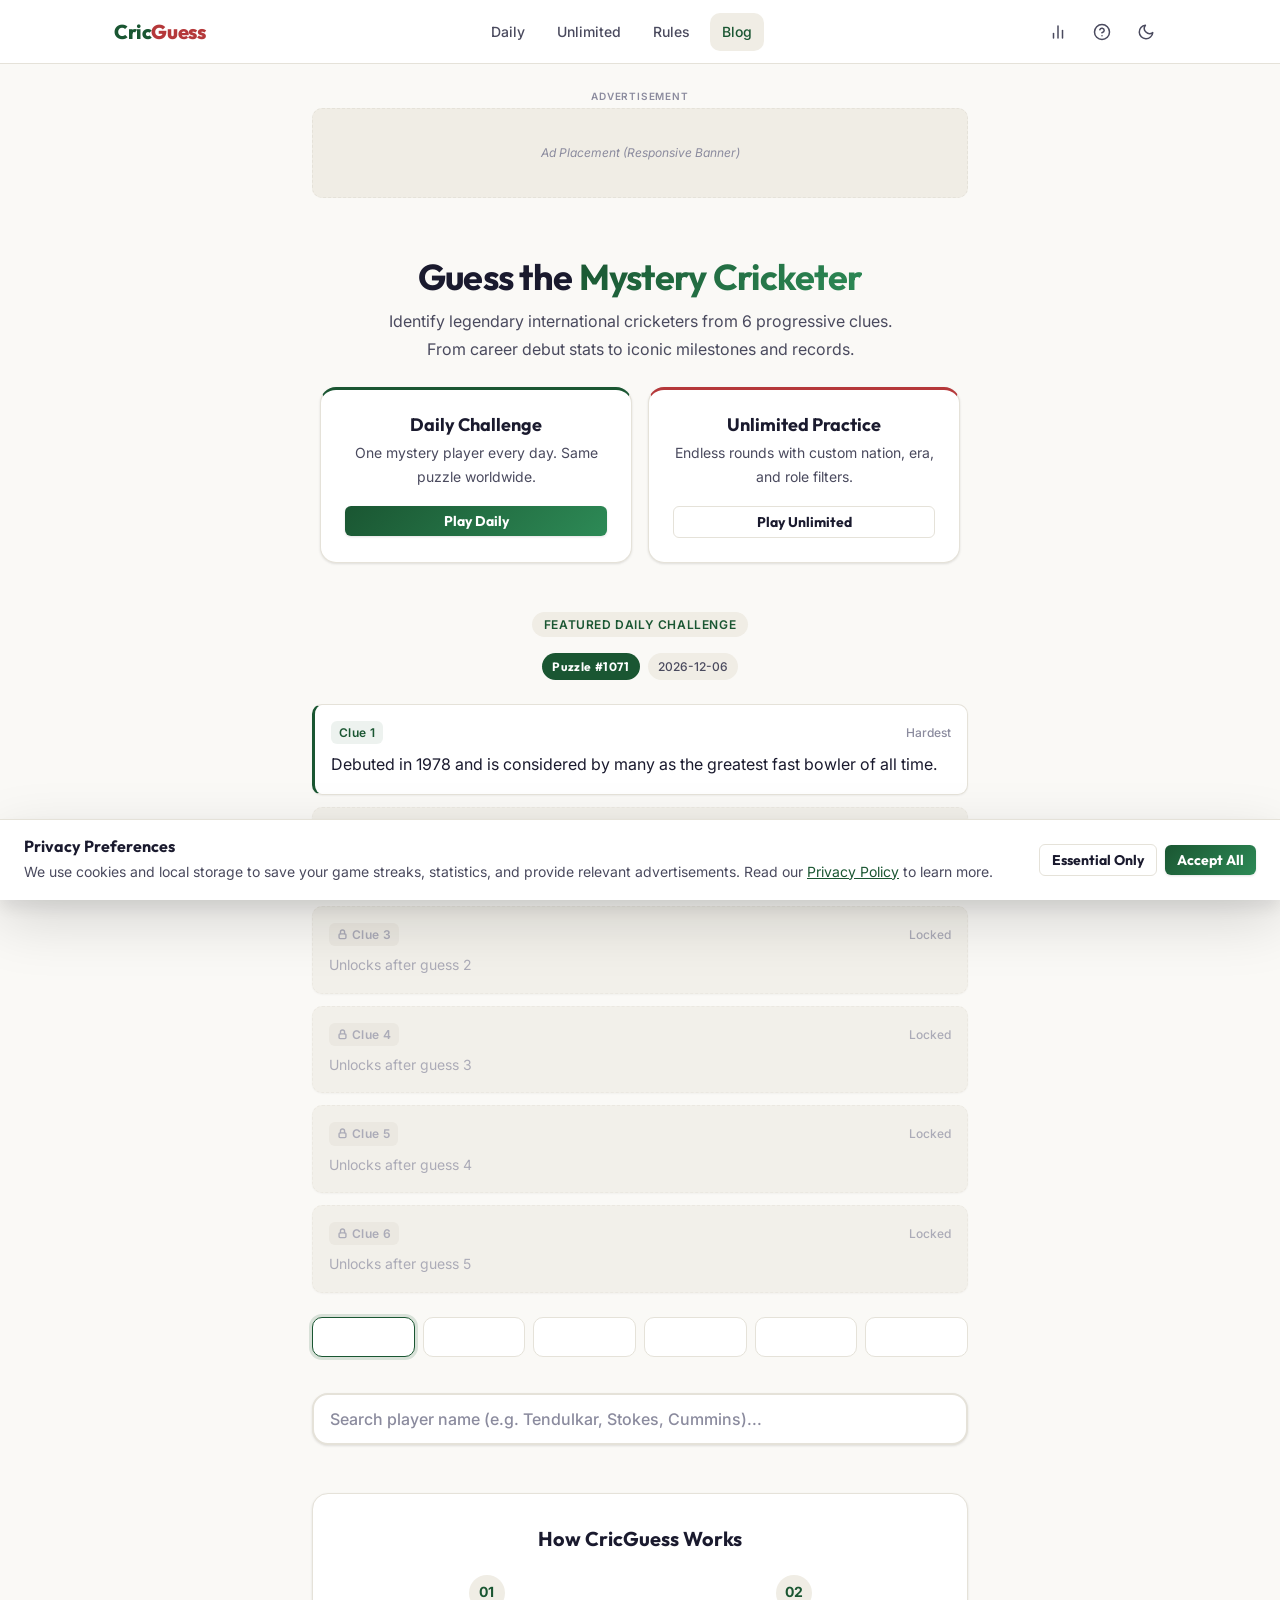
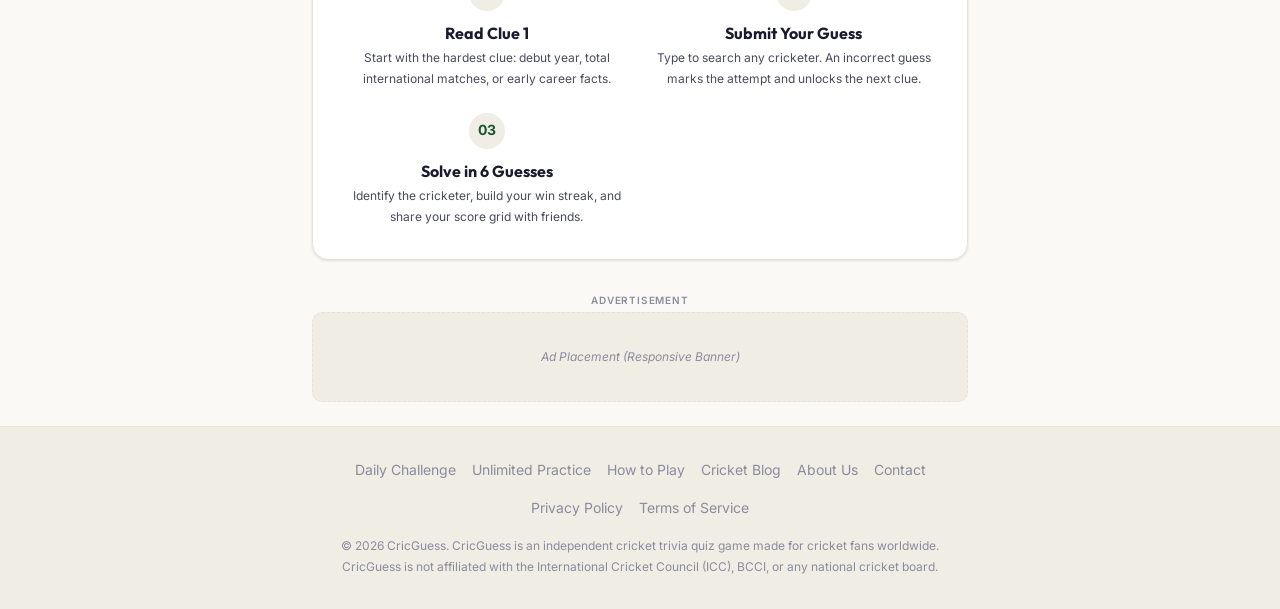
==== index.html @ eb2b4f71 "feat(pages): add homepage, daily challenge, unlimited practice, and rules pages" ====
<!DOCTYPE html>
<html lang="en">
<head>
  <meta charset="UTF-8">
  <meta name="viewport" content="width=device-width, initial-scale=1.0">
  <title>CricGuess — Cricket Guessing Game | Daily & Unlimited Cricket Quiz</title>
  <meta name="description" content="Test your cricket knowledge! Identify the mystery cricketer in 6 clues. Play the Daily Challenge synced worldwide or unlimited practice mode. Free & no login required!">
  <link rel="canonical" href="https://cricguess.com/">

  <!-- Open Graph -->
  <meta property="og:title" content="CricGuess — Cricket Guessing Game">
  <meta property="og:description" content="Can you guess today's mystery cricketer? Progressive clues, daily challenges, and unlimited practice modes.">
  <meta property="og:url" content="https://cricguess.com/">
  <meta property="og:image" content="./assets/og-image.svg">
  <meta property="og:type" content="website">

  <!-- Twitter Card -->
  <meta name="twitter:card" content="summary_large_image">
  <meta name="twitter:title" content="CricGuess — Cricket Guessing Game">
  <meta name="twitter:description" content="Identify the mystery cricketer in 6 clues. Play today's Daily Challenge!">
  <meta name="twitter:image" content="./assets/og-image.svg">

  <!-- Favicon -->
  <link rel="icon" type="image/svg+xml" href="./assets/favicon.svg">
  <link rel="manifest" href="./manifest.json">
  <meta name="theme-color" content="#1a5632">

  <!-- CSS -->
  <link rel="stylesheet" href="./css/base.css">
  <link rel="stylesheet" href="./css/layout.css">
  <link rel="stylesheet" href="./css/components/button.css">
  <link rel="stylesheet" href="./css/components/modal.css">
  <link rel="stylesheet" href="./css/components/toast.css">
  <link rel="stylesheet" href="./css/components/stats-chart.css">
  <link rel="stylesheet" href="./css/components/countdown.css">
  <link rel="stylesheet" href="./css/components/clue-card.css">
  <link rel="stylesheet" href="./css/components/attempt-indicator.css">
  <link rel="stylesheet" href="./css/components/progress-bar.css">
  <link rel="stylesheet" href="./css/components/autocomplete.css">
  <link rel="stylesheet" href="./css/components/cookie-consent.css">
  <link rel="stylesheet" href="./css/components/ad-slot.css">
  <link rel="stylesheet" href="./css/modes/daily.css">
  <link rel="stylesheet" href="./css/modes/unlimited.css">

  <!-- Structured Data -->
  <script type="application/ld+json">
  {
    "@context": "https://schema.org",
    "@type": "WebApplication",
    "name": "CricGuess",
    "url": "https://cricguess.com",
    "description": "A daily cricket guessing game where players identify mystery cricketers from progressive clues.",
    "applicationCategory": "GameApplication",
    "genre": "Trivia / Cricket Quiz",
    "operatingSystem": "All"
  }
  </script>
</head>
<body class="page">

  <!-- Sticky Header -->
  <header class="page__header" role="banner">
    <div class="header">
      <div class="header__brand">
        <a href="./index.html" class="header__logo" aria-label="CricGuess Home">
          Cric<span>Guess</span>
        </a>
      </div>

      <nav class="header__nav" role="navigation" aria-label="Main Navigation">
        <a href="./daily.html" class="header__nav-link" data-nav-route="daily">Daily</a>
        <a href="./unlimited.html" class="header__nav-link" data-nav-route="unlimited">Unlimited</a>
        <a href="./how-to-play.html" class="header__nav-link">Rules</a>
        <a href="./blog/index.html" class="header__nav-link">Blog</a>
      </nav>

      <div class="header__actions">
        <button type="button" class="header__icon-btn" data-action="stats" title="View Statistics" aria-label="View Statistics">
          <svg viewBox="0 0 24 24" width="18" height="18" fill="none" stroke="currentColor" stroke-width="2" stroke-linecap="round" stroke-linejoin="round" aria-hidden="true"><line x1="18" y1="20" x2="18" y2="10"/><line x1="12" y1="20" x2="12" y2="4"/><line x1="6" y1="20" x2="6" y2="14"/></svg>
        </button>
        <button type="button" class="header__icon-btn" data-action="how-to-play" title="How to play" aria-label="How to play">
          <svg viewBox="0 0 24 24" width="18" height="18" fill="none" stroke="currentColor" stroke-width="2" stroke-linecap="round" stroke-linejoin="round" aria-hidden="true"><circle cx="12" cy="12" r="10"/><path d="M9.09 9a3 3 0 0 1 5.83 1c0 2-3 3-3 3"/><line x1="12" y1="17" x2="12.01" y2="17"/></svg>
        </button>
        <button type="button" class="header__icon-btn" data-theme-toggle title="Toggle theme" aria-label="Toggle theme">
          <svg viewBox="0 0 24 24" width="18" height="18" fill="none" stroke="currentColor" stroke-width="2" stroke-linecap="round" stroke-linejoin="round" aria-hidden="true"><path d="M21 12.79A9 9 0 1 1 11.21 3 7 7 0 0 0 21 12.79z"/></svg>
        </button>
      </div>
    </div>
  </header>

  <!-- Main Content -->
  <main class="page__main" id="main-content">
    <div class="container">

      <!-- Top Ad Slot -->
      <aside class="ad-slot ad-slot--banner" aria-label="Advertisement">
        <span class="ad-slot__label">Advertisement</span>
        <div class="ad-slot__wrapper" id="home-ad-top">
          <div class="ad-slot__placeholder">Ad Placement (Responsive Banner)</div>
        </div>
      </aside>

      <!-- Hero Section -->
      <section style="text-align: center; padding: var(--space-8) 0 var(--space-4);" aria-labelledby="hero-title">
        <h1 id="hero-title" style="letter-spacing: -0.02em; margin-bottom: var(--space-2);">
          Guess the <span style="color: var(--color-pitch); background: linear-gradient(135deg, var(--color-pitch), var(--color-pitch-light)); -webkit-background-clip: text; -webkit-text-fill-color: transparent;">Mystery Cricketer</span>
        </h1>
        <p style="max-width: 540px; margin: 0 auto var(--space-6); font-size: var(--text-base); color: var(--color-text-secondary);">
          Identify legendary international cricketers from 6 progressive clues. From career debut stats to iconic milestones and records.
        </p>

        <!-- Mode Launcher Cards -->
        <div style="display: grid; grid-template-columns: repeat(auto-fit, minmax(260px, 1fr)); gap: var(--space-4); max-width: 640px; margin: 0 auto var(--space-8);">
          <a href="./daily.html" class="card card--interactive" style="display: flex; flex-direction: column; align-items: center; text-align: center; border-top: 3px solid var(--color-pitch); padding: var(--space-6);">
            <h3 style="font-size: var(--text-lg); margin-bottom: var(--space-1);">Daily Challenge</h3>
            <p style="font-size: var(--text-sm); color: var(--color-text-secondary); margin-bottom: var(--space-4);">
              One mystery player every day. Same puzzle worldwide.
            </p>
            <span class="btn btn--primary btn--sm" style="width: 100%;">Play Daily</span>
          </a>

          <a href="./unlimited.html" class="card card--interactive" style="display: flex; flex-direction: column; align-items: center; text-align: center; border-top: 3px solid var(--color-leather); padding: var(--space-6);">
            <h3 style="font-size: var(--text-lg); margin-bottom: var(--space-1);">Unlimited Practice</h3>
            <p style="font-size: var(--text-sm); color: var(--color-text-secondary); margin-bottom: var(--space-4);">
              Endless rounds with custom nation, era, and role filters.
            </p>
            <span class="btn btn--secondary btn--sm" style="width: 100%;">Play Unlimited</span>
          </a>
        </div>
      </section>

      <!-- Embedded Play Area for Instant Action -->
      <section style="margin-bottom: var(--space-12);" aria-label="Daily Puzzle Player">
        <div style="text-align: center; margin-bottom: var(--space-4);">
          <span style="display: inline-block; padding: 3px 12px; background: var(--color-bg-alt); border-radius: var(--radius-full); font-size: var(--text-xs); font-weight: 600; text-transform: uppercase; color: var(--color-pitch); letter-spacing: 0.05em;">
            Featured Daily Challenge
          </span>
        </div>
        <div data-mode-mount data-mode="daily"></div>
      </section>

      <!-- How It Works Visual Guide -->
      <section class="card" style="margin-bottom: var(--space-8); padding: var(--space-8);" aria-labelledby="how-it-works-title">
        <h2 id="how-it-works-title" style="text-align: center; margin-bottom: var(--space-6); font-size: var(--text-xl);">How CricGuess Works</h2>

        <div style="display: grid; grid-template-columns: repeat(auto-fit, minmax(200px, 1fr)); gap: var(--space-6);">
          <div style="text-align: center;">
            <div style="display: inline-flex; align-items: center; justify-content: center; width: 36px; height: 36px; border-radius: var(--radius-full); background: var(--color-bg-alt); margin-bottom: var(--space-3); font-size: var(--text-sm); font-weight: 700; color: var(--color-pitch);">01</div>
            <h3 style="font-size: var(--text-base); margin-bottom: var(--space-1);">Read Clue 1</h3>
            <p style="font-size: var(--text-xs);">Start with the hardest clue: debut year, total international matches, or early career facts.</p>
          </div>

          <div style="text-align: center;">
            <div style="display: inline-flex; align-items: center; justify-content: center; width: 36px; height: 36px; border-radius: var(--radius-full); background: var(--color-bg-alt); margin-bottom: var(--space-3); font-size: var(--text-sm); font-weight: 700; color: var(--color-pitch);">02</div>
            <h3 style="font-size: var(--text-base); margin-bottom: var(--space-1);">Submit Your Guess</h3>
            <p style="font-size: var(--text-xs);">Type to search any cricketer. An incorrect guess marks the attempt and unlocks the next clue.</p>
          </div>

          <div style="text-align: center;">
            <div style="display: inline-flex; align-items: center; justify-content: center; width: 36px; height: 36px; border-radius: var(--radius-full); background: var(--color-bg-alt); margin-bottom: var(--space-3); font-size: var(--text-sm); font-weight: 700; color: var(--color-pitch);">03</div>
            <h3 style="font-size: var(--text-base); margin-bottom: var(--space-1);">Solve in 6 Guesses</h3>
            <p style="font-size: var(--text-xs);">Identify the cricketer, build your win streak, and share your score grid with friends.</p>
          </div>
        </div>
      </section>

      <!-- Bottom Ad Slot -->
      <aside class="ad-slot ad-slot--banner" aria-label="Advertisement">
        <span class="ad-slot__label">Advertisement</span>
        <div class="ad-slot__wrapper" id="home-ad-bottom">
          <div class="ad-slot__placeholder">Ad Placement (Responsive Banner)</div>
        </div>
      </aside>

    </div>
  </main>

  <!-- Site Footer -->
  <footer class="page__footer" role="contentinfo">
    <div class="container footer">
      <nav class="footer__links" aria-label="Footer links">
        <a href="./daily.html" class="footer__link">Daily Challenge</a>
        <a href="./unlimited.html" class="footer__link">Unlimited Practice</a>
        <a href="./how-to-play.html" class="footer__link">How to Play</a>
        <a href="./blog/index.html" class="footer__link">Cricket Blog</a>
        <a href="./about.html" class="footer__link">About Us</a>
        <a href="./contact.html" class="footer__link">Contact</a>
        <a href="./privacy-policy.html" class="footer__link">Privacy Policy</a>
        <a href="./terms.html" class="footer__link">Terms of Service</a>
      </nav>

      <p class="footer__disclaimer">
        © 2026 CricGuess. CricGuess is an independent cricket trivia quiz game made for cricket fans worldwide. CricGuess is not affiliated with the International Cricket Council (ICC), BCCI, or any national cricket board.
      </p>
    </div>
  </footer>

  <!-- App Bootstrap -->
  <script type="module" src="./js/app.js"></script>
</body>
</html>
---- css/base.css ----
/* ============================================================
   base.css — Reset, CSS variables (design tokens), and base styles.
   This is the foundation: colors, typography, spacing, radii, shadows.
   All other CSS files reference these variables.
   ============================================================ */

/* ---------- Google Fonts ---------- */
@import url('https://fonts.googleapis.com/css2?family=Inter:wght@400;500;600;700&family=Outfit:wght@500;600;700;800&display=swap');

/* ---------- CSS Reset ---------- */
*, *::before, *::after {
  box-sizing: border-box;
  margin: 0;
  padding: 0;
}

html {
  -webkit-text-size-adjust: 100%;
  text-size-adjust: 100%;
  scroll-behavior: smooth;
}

body {
  min-height: 100vh;
  line-height: 1.6;
  -webkit-font-smoothing: antialiased;
  -moz-osx-font-smoothing: grayscale;
}

img, picture, video, canvas, svg {
  display: block;
  max-width: 100%;
}

input, button, textarea, select {
  font: inherit;
  color: inherit;
}

button {
  cursor: pointer;
  border: none;
  background: none;
}

a {
  color: inherit;
  text-decoration: none;
}

ul, ol {
  list-style: none;
}

/* ---------- Design Tokens — Light Theme ---------- */
:root {
  /* Cricket palette */
  --color-pitch:          #1a5632;
  --color-pitch-light:    #2d8a56;
  --color-pitch-dark:     #0e3d22;
  --color-leather:        #b5383a;
  --color-leather-light:  #d4585a;
  --color-cream:          #f5f0e8;
  --color-stump:          #d4a054;
  --color-stump-light:    #e8c17a;
  --color-sky:            #e8f4f8;

  /* Semantic colors */
  --color-success:        #22c55e;
  --color-success-bg:     #dcfce7;
  --color-error:          #ef4444;
  --color-error-bg:       #fee2e2;
  --color-warning:        #f59e0b;
  --color-warning-bg:     #fef3c7;
  --color-info:           #3b82f6;
  --color-info-bg:        #dbeafe;

  /* Surface & text */
  --color-bg:             #faf9f6;
  --color-bg-alt:         #f0ede5;
  --color-surface:        #ffffff;
  --color-surface-hover:  #f8f6f1;
  --color-surface-border: #e5e2d9;
  --color-text:           #1a1a2e;
  --color-text-secondary: #4a4a5e;
  --color-text-muted:     #8b8b9e;
  --color-text-inverse:   #ffffff;

  /* Gradient */
  --gradient-primary:     linear-gradient(135deg, var(--color-pitch) 0%, var(--color-pitch-light) 100%);
  --gradient-accent:      linear-gradient(135deg, var(--color-leather) 0%, var(--color-stump) 100%);
  --gradient-hero:        linear-gradient(160deg, #0e3d22 0%, #1a5632 40%, #2d8a56 100%);

  /* Typography */
  --font-display:         'Outfit', system-ui, -apple-system, sans-serif;
  --font-body:            'Inter', system-ui, -apple-system, sans-serif;

  --text-xs:   0.75rem;    /* 12px */
  --text-sm:   0.875rem;   /* 14px */
  --text-base: 1rem;       /* 16px */
  --text-lg:   1.125rem;   /* 18px */
  --text-xl:   1.25rem;    /* 20px */
  --text-2xl:  1.5rem;     /* 24px */
  --text-3xl:  1.875rem;   /* 30px */
  --text-4xl:  2.25rem;    /* 36px */
  --text-5xl:  3rem;       /* 48px */

  --weight-regular:  400;
  --weight-medium:   500;
  --weight-semibold: 600;
  --weight-bold:     700;
  --weight-extrabold:800;

  --leading-tight:   1.25;
  --leading-normal:  1.6;
  --leading-relaxed: 1.75;

  /* Spacing scale */
  --space-1:   0.25rem;   /* 4px */
  --space-2:   0.5rem;    /* 8px */
  --space-3:   0.75rem;   /* 12px */
  --space-4:   1rem;      /* 16px */
  --space-5:   1.25rem;   /* 20px */
  --space-6:   1.5rem;    /* 24px */
  --space-8:   2rem;      /* 32px */
  --space-10:  2.5rem;    /* 40px */
  --space-12:  3rem;      /* 48px */
  --space-16:  4rem;      /* 64px */

  /* Radii */
  --radius-sm:   6px;
  --radius-md:   10px;
  --radius-lg:   16px;
  --radius-xl:   24px;
  --radius-full: 9999px;

  /* Shadows */
  --shadow-xs:   0 1px 2px rgba(0,0,0,0.05);
  --shadow-sm:   0 1px 3px rgba(0,0,0,0.08), 0 1px 2px rgba(0,0,0,0.04);
  --shadow-md:   0 4px 12px rgba(0,0,0,0.1), 0 2px 4px rgba(0,0,0,0.06);
  --shadow-lg:   0 8px 30px rgba(0,0,0,0.12), 0 4px 8px rgba(0,0,0,0.06);
  --shadow-xl:   0 20px 60px rgba(0,0,0,0.15), 0 8px 16px rgba(0,0,0,0.08);
  --shadow-glow: 0 0 20px rgba(26, 86, 50, 0.3);

  /* Transitions */
  --transition-fast:   150ms ease;
  --transition-base:   250ms ease;
  --transition-slow:   400ms ease;
  --transition-spring: 500ms cubic-bezier(0.34, 1.56, 0.64, 1);

  /* Z-index scale */
  --z-dropdown:  100;
  --z-sticky:    200;
  --z-modal:     300;
  --z-toast:     400;
  --z-tooltip:   500;

  /* Layout */
  --container-max:  720px;
  --container-wide: 1100px;
  --header-height:  64px;

  /* Ad slot minimum heights (prevent layout shift) */
  --ad-banner-height: 90px;
  --ad-rect-height:   250px;
}

/* ---------- Dark Theme ---------- */
[data-theme="dark"] {
  --color-bg:             #0f1923;
  --color-bg-alt:         #162230;
  --color-surface:        #1a2e3d;
  --color-surface-hover:  #213a4d;
  --color-surface-border: #2a4a5e;
  --color-text:           #e8e6e1;
  --color-text-secondary: #b0aaa0;
  --color-text-muted:     #7a7468;
  --color-text-inverse:   #0f1923;

  --color-cream:          #2a3a2e;
  --color-sky:            #162230;

  --color-success-bg:     #14532d;
  --color-error-bg:       #7f1d1d;
  --color-warning-bg:     #78350f;
  --color-info-bg:        #1e3a5f;

  --shadow-xs:   0 1px 2px rgba(0,0,0,0.2);
  --shadow-sm:   0 1px 3px rgba(0,0,0,0.3), 0 1px 2px rgba(0,0,0,0.2);
  --shadow-md:   0 4px 12px rgba(0,0,0,0.4), 0 2px 4px rgba(0,0,0,0.2);
  --shadow-lg:   0 8px 30px rgba(0,0,0,0.4), 0 4px 8px rgba(0,0,0,0.2);
  --shadow-xl:   0 20px 60px rgba(0,0,0,0.5), 0 8px 16px rgba(0,0,0,0.3);
  --shadow-glow: 0 0 20px rgba(45, 138, 86, 0.4);
}

/* ---------- Base Styles ---------- */
body {
  font-family: var(--font-body);
  font-size: var(--text-base);
  color: var(--color-text);
  background: var(--color-bg);
  transition: background-color var(--transition-base), color var(--transition-base);
}

h1, h2, h3, h4, h5, h6 {
  font-family: var(--font-display);
  font-weight: var(--weight-bold);
  line-height: var(--leading-tight);
  color: var(--color-text);
}

h1 { font-size: var(--text-4xl); }
h2 { font-size: var(--text-3xl); }
h3 { font-size: var(--text-2xl); }
h4 { font-size: var(--text-xl); }

p {
  color: var(--color-text-secondary);
  line-height: var(--leading-relaxed);
}

/* ---------- Focus Styles ---------- */
:focus-visible {
  outline: 3px solid var(--color-pitch-light);
  outline-offset: 2px;
  border-radius: var(--radius-sm);
}

/* ---------- Selection ---------- */
::selection {
  background: var(--color-pitch-light);
  color: white;
}

/* ---------- Scrollbar (Webkit) ---------- */
::-webkit-scrollbar {
  width: 8px;
}
::-webkit-scrollbar-track {
  background: var(--color-bg-alt);
}
::-webkit-scrollbar-thumb {
  background: var(--color-text-muted);
  border-radius: var(--radius-full);
}
::-webkit-scrollbar-thumb:hover {
  background: var(--color-text-secondary);
}

/* ---------- Utility Classes ---------- */
.visually-hidden {
  position: absolute;
  width: 1px;
  height: 1px;
  padding: 0;
  margin: -1px;
  overflow: hidden;
  clip: rect(0, 0, 0, 0);
  white-space: nowrap;
  border: 0;
}

.text-center { text-align: center; }
.text-muted  { color: var(--color-text-muted); }
.text-small  { font-size: var(--text-sm); }

/* ---------- Animations ---------- */
@keyframes fadeIn {
  from { opacity: 0; }
  to   { opacity: 1; }
}

@keyframes fadeInUp {
  from { opacity: 0; transform: translateY(12px); }
  to   { opacity: 1; transform: translateY(0); }
}

@keyframes slideDown {
  from { opacity: 0; transform: translateY(-8px); }
  to   { opacity: 1; transform: translateY(0); }
}

@keyframes scaleIn {
  from { opacity: 0; transform: scale(0.9); }
  to   { opacity: 1; transform: scale(1); }
}

@keyframes shake {
  0%, 100% { transform: translateX(0); }
  25%      { transform: translateX(-6px); }
  75%      { transform: translateX(6px); }
}

@keyframes pop {
  0%   { transform: scale(1); }
  50%  { transform: scale(1.15); }
  100% { transform: scale(1); }
}

@keyframes pulse-glow {
  0%, 100% { box-shadow: 0 0 0 0 rgba(26, 86, 50, 0.4); }
  50%      { box-shadow: 0 0 0 8px rgba(26, 86, 50, 0); }
}

.animate-fade-in    { animation: fadeIn var(--transition-base) ease forwards; }
.animate-fade-in-up { animation: fadeInUp var(--transition-slow) ease forwards; }
.animate-slide-down { animation: slideDown var(--transition-base) ease forwards; }
.animate-scale-in   { animation: scaleIn var(--transition-spring) forwards; }
.animate-shake      { animation: shake 400ms ease; }
.animate-pop        { animation: pop 300ms ease; }
---- css/layout.css ----
/* ============================================================
   layout.css — Page layout, containers, grid, header, footer.
   Responsive breakpoints: mobile-first (360px base).
   ============================================================ */

/* ---------- Page Structure ---------- */
.page {
  display: flex;
  flex-direction: column;
  min-height: 100vh;
}

.page__header {
  position: sticky;
  top: 0;
  z-index: var(--z-sticky);
  background: var(--color-surface);
  border-bottom: 1px solid var(--color-surface-border);
  backdrop-filter: blur(12px);
  -webkit-backdrop-filter: blur(12px);
  height: var(--header-height);
}

.page__main {
  flex: 1;
  width: 100%;
}

.page__footer {
  background: var(--color-bg-alt);
  border-top: 1px solid var(--color-surface-border);
  padding: var(--space-8) var(--space-4);
  margin-top: auto;
}

/* ---------- Containers ---------- */
.container {
  width: 100%;
  max-width: var(--container-max);
  margin: 0 auto;
  padding: 0 var(--space-4);
}

.container--wide {
  max-width: var(--container-wide);
}

/* ---------- Header ---------- */
.header {
  display: flex;
  align-items: center;
  justify-content: space-between;
  height: var(--header-height);
  padding: 0 var(--space-4);
  max-width: var(--container-wide);
  margin: 0 auto;
}

.header__brand {
  display: flex;
  align-items: center;
  gap: var(--space-2);
}

.header__logo {
  font-family: var(--font-display);
  font-size: var(--text-xl);
  font-weight: var(--weight-extrabold);
  color: var(--color-pitch);
  letter-spacing: -0.02em;
}

.header__logo span {
  color: var(--color-leather);
}

.header__nav {
  display: flex;
  align-items: center;
  gap: var(--space-2);
}

.header__nav-link {
  display: flex;
  align-items: center;
  gap: var(--space-1);
  padding: var(--space-2) var(--space-3);
  border-radius: var(--radius-md);
  font-size: var(--text-sm);
  font-weight: var(--weight-medium);
  color: var(--color-text-secondary);
  transition: all var(--transition-fast);
}

.header__nav-link:hover,
.header__nav-link--active {
  background: var(--color-bg-alt);
  color: var(--color-text);
}

.header__nav-link--active {
  color: var(--color-pitch);
}

.header__actions {
  display: flex;
  align-items: center;
  gap: var(--space-1);
}

.header__icon-btn {
  display: flex;
  align-items: center;
  justify-content: center;
  width: 40px;
  height: 40px;
  border-radius: var(--radius-md);
  color: var(--color-text-secondary);
  transition: all var(--transition-fast);
  font-size: var(--text-lg);
}

.header__icon-btn:hover {
  background: var(--color-bg-alt);
  color: var(--color-text);
}

/* ---------- Game Layout ---------- */
.game-layout {
  display: grid;
  grid-template-columns: 1fr;
  gap: var(--space-6);
  padding: var(--space-6) 0;
}

.game-layout__main {
  min-width: 0;
}

.game-layout__sidebar {
  display: none; /* Hidden on mobile */
}

/* ---------- Content Pages ---------- */
.content-page {
  padding: var(--space-8) 0;
}

.content-page h1 {
  margin-bottom: var(--space-6);
}

.content-page h2 {
  margin-top: var(--space-8);
  margin-bottom: var(--space-4);
  font-size: var(--text-2xl);
}

.content-page h3 {
  margin-top: var(--space-6);
  margin-bottom: var(--space-3);
  font-size: var(--text-xl);
}

.content-page p {
  margin-bottom: var(--space-4);
}

.content-page ul,
.content-page ol {
  list-style: disc;
  padding-left: var(--space-6);
  margin-bottom: var(--space-4);
  color: var(--color-text-secondary);
}

.content-page ol {
  list-style: decimal;
}

.content-page li {
  margin-bottom: var(--space-2);
}

.content-page a {
  color: var(--color-pitch);
  text-decoration: underline;
  text-underline-offset: 2px;
}

.content-page a:hover {
  color: var(--color-pitch-light);
}

/* ---------- Card ---------- */
.card {
  background: var(--color-surface);
  border: 1px solid var(--color-surface-border);
  border-radius: var(--radius-lg);
  padding: var(--space-6);
  box-shadow: var(--shadow-sm);
  transition: box-shadow var(--transition-base), transform var(--transition-base);
}

.card--interactive:hover {
  box-shadow: var(--shadow-md);
  transform: translateY(-2px);
}

/* ---------- Footer ---------- */
.footer {
  text-align: center;
}

.footer__links {
  display: flex;
  flex-wrap: wrap;
  justify-content: center;
  gap: var(--space-4);
  margin-bottom: var(--space-4);
}

.footer__link {
  font-size: var(--text-sm);
  color: var(--color-text-muted);
  transition: color var(--transition-fast);
}

.footer__link:hover {
  color: var(--color-text);
}

.footer__disclaimer {
  font-size: var(--text-xs);
  color: var(--color-text-muted);
  max-width: 600px;
  margin: var(--space-4) auto 0;
  line-height: var(--leading-relaxed);
}

/* ---------- Responsive: Tablet (640px+) ---------- */
@media (min-width: 640px) {
  .container {
    padding: 0 var(--space-6);
  }

  .header {
    padding: 0 var(--space-6);
  }
}

/* ---------- Responsive: Desktop (1024px+) ---------- */
@media (min-width: 1024px) {
  .game-layout {
    grid-template-columns: 1fr 300px;
  }

  .game-layout__sidebar {
    display: block;
  }

  .container {
    padding: 0 var(--space-8);
  }
}

/* ---------- Responsive: Wide (1280px+) ---------- */
@media (min-width: 1280px) {
  .game-layout {
    grid-template-columns: 1fr 336px;
  }
}
---- css/components/button.css ----
/* ============================================================
   button.css — Reusable button styles and variants
   ============================================================ */

.btn {
  display: inline-flex;
  align-items: center;
  justify-content: center;
  gap: var(--space-2);
  padding: var(--space-3) var(--space-6);
  font-family: var(--font-display);
  font-size: var(--text-base);
  font-weight: var(--weight-bold);
  line-height: 1;
  text-align: center;
  border-radius: var(--radius-md);
  transition: all var(--transition-fast);
  cursor: pointer;
  user-select: none;
  white-space: nowrap;
}

.btn:active {
  transform: translateY(1px);
}

.btn:disabled {
  opacity: 0.5;
  cursor: not-allowed;
  pointer-events: none;
}

/* Primary (Pitch Green) */
.btn--primary {
  background: var(--gradient-primary);
  color: var(--color-text-inverse);
  box-shadow: var(--shadow-sm);
}

.btn--primary:hover {
  background: linear-gradient(135deg, var(--color-pitch-light) 0%, var(--color-pitch) 100%);
  box-shadow: var(--shadow-md);
}

/* Accent (Leather Red) */
.btn--accent {
  background: var(--gradient-accent);
  color: var(--color-text-inverse);
  box-shadow: var(--shadow-sm);
}

.btn--accent:hover {
  opacity: 0.95;
  box-shadow: var(--shadow-md);
}

/* Secondary / Outline */
.btn--secondary {
  background: var(--color-surface);
  color: var(--color-text);
  border: 1px solid var(--color-surface-border);
}

.btn--secondary:hover {
  background: var(--color-bg-alt);
  border-color: var(--color-pitch-light);
}

/* Ghost */
.btn--ghost {
  background: transparent;
  color: var(--color-text-secondary);
}

.btn--ghost:hover {
  background: var(--color-bg-alt);
  color: var(--color-text);
}

/* Sizes */
.btn--sm {
  padding: var(--space-2) var(--space-3);
  font-size: var(--text-sm);
  border-radius: var(--radius-sm);
}

.btn--lg {
  padding: var(--space-4) var(--space-8);
  font-size: var(--text-lg);
  border-radius: var(--radius-lg);
}

.btn--block {
  width: 100%;
}

.btn--icon {
  width: 42px;
  height: 42px;
  padding: 0;
  border-radius: var(--radius-md);
}
---- css/components/modal.css ----
/* ============================================================
   modal.css — Dialogs, bottom sheets, overlay, animations
   ============================================================ */

.modal-backdrop {
  position: fixed;
  inset: 0;
  z-index: var(--z-modal);
  background: rgba(15, 25, 35, 0.7);
  backdrop-filter: blur(4px);
  -webkit-backdrop-filter: blur(4px);
  display: flex;
  align-items: center;
  justify-content: center;
  padding: var(--space-4);
  opacity: 0;
  visibility: hidden;
  transition: opacity var(--transition-base), visibility var(--transition-base);
}

.modal-backdrop.is-open {
  opacity: 1;
  visibility: visible;
}

.modal {
  position: relative;
  width: 100%;
  max-width: 520px;
  max-height: 90vh;
  display: flex;
  flex-direction: column;
  background: var(--color-surface);
  border: 1px solid var(--color-surface-border);
  border-radius: var(--radius-xl);
  box-shadow: var(--shadow-xl);
  transform: scale(0.95) translateY(10px);
  transition: transform var(--transition-spring), opacity var(--transition-base);
  overflow: hidden;
}

.modal-backdrop.is-open .modal {
  transform: scale(1) translateY(0);
}

.modal__header {
  display: flex;
  align-items: center;
  justify-content: space-between;
  padding: var(--space-5) var(--space-6);
  border-bottom: 1px solid var(--color-surface-border);
}

.modal__title {
  font-family: var(--font-display);
  font-size: var(--text-xl);
  font-weight: var(--weight-bold);
  color: var(--color-text);
}

.modal__close {
  display: flex;
  align-items: center;
  justify-content: center;
  width: 36px;
  height: 36px;
  border-radius: var(--radius-full);
  color: var(--color-text-muted);
  background: var(--color-bg-alt);
  font-size: var(--text-lg);
  line-height: 1;
  transition: all var(--transition-fast);
}

.modal__close:hover {
  background: var(--color-surface-border);
  color: var(--color-text);
}

.modal__body {
  padding: var(--space-6);
  overflow-y: auto;
  line-height: var(--leading-relaxed);
  color: var(--color-text-secondary);
}

.modal__footer {
  padding: var(--space-4) var(--space-6);
  border-top: 1px solid var(--color-surface-border);
  display: flex;
  align-items: center;
  justify-content: flex-end;
  gap: var(--space-3);
  background: var(--color-bg);
}

/* Modal mobile adaptation: bottom sheet on small screens */
@media (max-width: 480px) {
  .modal-backdrop {
    align-items: flex-end;
    padding: 0;
  }

  .modal {
    max-width: 100%;
    border-bottom-left-radius: 0;
    border-bottom-right-radius: 0;
    transform: translateY(100%);
  }

  .modal-backdrop.is-open .modal {
    transform: translateY(0);
  }
}
---- css/components/toast.css ----
/* ============================================================
   toast.css — Non-blocking notification toasts
   ============================================================ */

.toast-container {
  position: fixed;
  top: calc(var(--header-height) + var(--space-4));
  left: 50%;
  transform: translateX(-50%);
  z-index: var(--z-toast);
  display: flex;
  flex-direction: column;
  gap: var(--space-2);
  align-items: center;
  pointer-events: none;
  width: 90%;
  max-width: 400px;
}

.toast {
  pointer-events: auto;
  display: flex;
  align-items: center;
  gap: var(--space-3);
  padding: var(--space-3) var(--space-5);
  background: var(--color-surface);
  color: var(--color-text);
  border: 1px solid var(--color-surface-border);
  border-radius: var(--radius-full);
  box-shadow: var(--shadow-lg);
  font-size: var(--text-sm);
  font-weight: var(--weight-medium);
  animation: slideDown var(--transition-fast) forwards;
  transition: opacity var(--transition-fast), transform var(--transition-fast);
}

.toast--success {
  background: var(--color-pitch);
  color: #ffffff;
  border-color: var(--color-pitch-light);
}

.toast--error {
  background: var(--color-leather);
  color: #ffffff;
  border-color: var(--color-leather-light);
}

.toast--info {
  background: var(--color-surface);
  color: var(--color-text);
  border-color: var(--color-stump);
}

.toast.is-hiding {
  opacity: 0;
  transform: translateY(-10px);
}
---- css/components/stats-chart.css ----
/* ============================================================
   stats-chart.css — Guess distribution bar chart & summary stats
   ============================================================ */

.stats-grid {
  display: grid;
  grid-template-columns: repeat(4, 1fr);
  gap: var(--space-3);
  margin-bottom: var(--space-6);
  text-align: center;
}

.stat-box {
  background: var(--color-bg-alt);
  border-radius: var(--radius-md);
  padding: var(--space-3);
}

.stat-box__value {
  font-family: var(--font-display);
  font-size: var(--text-2xl);
  font-weight: var(--weight-extrabold);
  color: var(--color-pitch);
  line-height: 1.1;
}

[data-theme="dark"] .stat-box__value {
  color: var(--color-pitch-light);
}

.stat-box__label {
  font-size: var(--text-xs);
  color: var(--color-text-muted);
  text-transform: uppercase;
  letter-spacing: 0.05em;
  margin-top: var(--space-1);
}

.stats-chart {
  display: flex;
  flex-direction: column;
  gap: var(--space-2);
  margin-top: var(--space-4);
}

.stats-chart__title {
  font-size: var(--text-sm);
  font-weight: var(--weight-bold);
  text-transform: uppercase;
  letter-spacing: 0.05em;
  color: var(--color-text-muted);
  margin-bottom: var(--space-2);
}

.stats-chart__row {
  display: flex;
  align-items: center;
  gap: var(--space-2);
  font-size: var(--text-xs);
}

.stats-chart__label {
  width: 16px;
  font-weight: var(--weight-bold);
  color: var(--color-text-secondary);
  text-align: center;
}

.stats-chart__bar-wrapper {
  flex: 1;
  background: var(--color-bg-alt);
  border-radius: var(--radius-sm);
  overflow: hidden;
  height: 24px;
}

.stats-chart__bar {
  display: flex;
  align-items: center;
  justify-content: flex-end;
  padding: 0 var(--space-2);
  height: 100%;
  min-width: 24px;
  background: var(--color-text-muted);
  color: #ffffff;
  font-weight: var(--weight-bold);
  border-radius: var(--radius-sm);
  transition: width var(--transition-slow);
}

.stats-chart__bar--highlight {
  background: var(--color-pitch);
}

[data-theme="dark"] .stats-chart__bar--highlight {
  background: var(--color-pitch-light);
}
---- css/components/countdown.css ----
/* ============================================================
   countdown.css — Next daily puzzle countdown timer styling
   ============================================================ */

.countdown {
  display: flex;
  flex-direction: column;
  align-items: center;
  gap: var(--space-1);
}

.countdown__label {
  font-size: var(--text-xs);
  text-transform: uppercase;
  letter-spacing: 0.05em;
  color: var(--color-text-muted);
  font-weight: var(--weight-semibold);
}

.countdown__time {
  font-family: var(--font-display);
  font-size: var(--text-2xl);
  font-weight: var(--weight-extrabold);
  letter-spacing: 0.05em;
  color: var(--color-pitch);
}

[data-theme="dark"] .countdown__time {
  color: var(--color-pitch-light);
}
---- css/components/clue-card.css ----
/* ============================================================
   clue-card.css — Sleek clue cards container and item states
   ============================================================ */

.clues-list {
  display: flex;
  flex-direction: column;
  gap: var(--space-3);
  margin-bottom: var(--space-6);
}

.clue-card {
  position: relative;
  background: var(--color-surface);
  border: 1px solid var(--color-surface-border);
  border-radius: var(--radius-md);
  padding: var(--space-4);
  box-shadow: var(--shadow-xs);
  transition: all var(--transition-base);
}

.clue-card--revealed {
  border-left: 3px solid var(--color-pitch);
  animation: fadeInUp var(--transition-slow) ease forwards;
}

[data-theme="dark"] .clue-card--revealed {
  border-left-color: var(--color-pitch-light);
}

.clue-card--locked {
  background: var(--color-bg-alt);
  border: 1px dashed var(--color-surface-border);
  opacity: 0.7;
}

.clue-card__header {
  display: flex;
  align-items: center;
  justify-content: space-between;
  margin-bottom: var(--space-2);
}

.clue-card__badge {
  display: inline-flex;
  align-items: center;
  padding: 2px 8px;
  background: rgba(26, 86, 50, 0.08);
  color: var(--color-pitch);
  border-radius: var(--radius-sm);
  font-size: var(--text-xs);
  font-weight: var(--weight-semibold);
  letter-spacing: 0.03em;
}

[data-theme="dark"] .clue-card__badge {
  background: rgba(45, 138, 86, 0.15);
  color: var(--color-pitch-light);
}

.clue-card__badge--locked {
  background: var(--color-surface-border);
  color: var(--color-text-muted);
}

[data-theme="dark"] .clue-card__badge--locked {
  background: var(--color-surface-border);
  color: var(--color-text-muted);
}

.clue-card__difficulty {
  font-size: var(--text-xs);
  color: var(--color-text-muted);
  font-weight: var(--weight-medium);
}

.clue-card__content {
  font-size: var(--text-base);
  color: var(--color-text);
  line-height: var(--leading-normal);
}

.clue-card--locked .clue-card__content {
  display: flex;
  align-items: center;
  gap: var(--space-2);
  color: var(--color-text-muted);
  font-size: var(--text-sm);
}

.clue-card--final.clue-card--revealed {
  border-left-color: var(--color-stump);
  background: linear-gradient(to right, rgba(212, 160, 84, 0.06), transparent);
}
---- css/components/attempt-indicator.css ----
/* ============================================================
   attempt-indicator.css — Sleek attempt tracker & guess history
   ============================================================ */

.attempts-container {
  display: flex;
  flex-direction: column;
  gap: var(--space-3);
  margin-bottom: var(--space-6);
}

.attempts-grid {
  display: grid;
  grid-template-columns: repeat(6, 1fr);
  gap: var(--space-2);
}

.attempt-box {
  display: flex;
  align-items: center;
  justify-content: center;
  height: 40px;
  background: var(--color-surface);
  border: 1.5px solid var(--color-surface-border);
  border-radius: var(--radius-md);
  color: var(--color-text-muted);
  transition: border-color var(--transition-fast), background-color var(--transition-fast), box-shadow var(--transition-fast);
}

.attempt-box--current {
  border-color: var(--color-pitch);
  box-shadow: 0 0 0 3px rgba(26, 86, 50, 0.15);
}

[data-theme="dark"] .attempt-box--current {
  border-color: var(--color-pitch-light);
  box-shadow: 0 0 0 3px rgba(45, 138, 86, 0.2);
}

.attempt-box--wrong {
  background: rgba(181, 56, 58, 0.08);
  border-color: var(--color-leather);
  color: var(--color-leather);
  animation: shake 300ms ease;
}

[data-theme="dark"] .attempt-box--wrong {
  background: rgba(212, 88, 90, 0.12);
  border-color: var(--color-leather-light);
  color: var(--color-leather-light);
}

.attempt-box--correct {
  background: rgba(26, 86, 50, 0.08);
  border-color: var(--color-pitch);
  color: var(--color-pitch);
  animation: pop 300ms ease;
}

[data-theme="dark"] .attempt-box--correct {
  background: rgba(45, 138, 86, 0.15);
  border-color: var(--color-pitch-light);
  color: var(--color-pitch-light);
}

/* Guess History List */
.guess-history {
  display: flex;
  flex-direction: column;
  gap: var(--space-2);
}

.guess-item {
  display: flex;
  align-items: center;
  justify-content: space-between;
  padding: var(--space-2) var(--space-4);
  background: var(--color-surface);
  border: 1px solid var(--color-surface-border);
  border-radius: var(--radius-md);
  font-size: var(--text-sm);
  animation: slideDown var(--transition-fast);
}

.guess-item--wrong {
  border-left: 3px solid var(--color-leather);
}

[data-theme="dark"] .guess-item--wrong {
  border-left-color: var(--color-leather-light);
}

.guess-item--correct {
  border-left: 3px solid var(--color-pitch);
}

[data-theme="dark"] .guess-item--correct {
  border-left-color: var(--color-pitch-light);
}

.guess-item__player {
  display: flex;
  align-items: center;
  gap: var(--space-2);
}

.guess-item__mark {
  display: inline-flex;
  align-items: center;
  justify-content: center;
  width: 20px;
  height: 20px;
  border-radius: var(--radius-full);
}

.guess-item--wrong .guess-item__mark {
  color: var(--color-leather);
  background: rgba(181, 56, 58, 0.1);
}

[data-theme="dark"] .guess-item--wrong .guess-item__mark {
  color: var(--color-leather-light);
  background: rgba(212, 88, 90, 0.15);
}

.guess-item--correct .guess-item__mark {
  color: var(--color-pitch);
  background: rgba(26, 86, 50, 0.1);
}

[data-theme="dark"] .guess-item--correct .guess-item__mark {
  color: var(--color-pitch-light);
  background: rgba(45, 138, 86, 0.15);
}

.guess-item__name {
  font-weight: var(--weight-medium);
  color: var(--color-text);
}

.guess-item__tags {
  display: flex;
  align-items: center;
  gap: var(--space-2);
}

.guess-item__tag {
  font-size: var(--text-xs);
  padding: 2px 6px;
  background: var(--color-bg-alt);
  color: var(--color-text-secondary);
  border-radius: var(--radius-sm);
}
---- css/components/progress-bar.css ----
/* ============================================================
   progress-bar.css — Attempt tracker progress bar
   ============================================================ */

.progress-container {
  display: flex;
  align-items: center;
  gap: var(--space-3);
  margin-bottom: var(--space-4);
}

.progress-bar {
  flex: 1;
  height: 8px;
  background: var(--color-bg-alt);
  border-radius: var(--radius-full);
  overflow: hidden;
  position: relative;
}

.progress-bar__fill {
  height: 100%;
  background: var(--gradient-primary);
  border-radius: var(--radius-full);
  transition: width var(--transition-base);
}

.progress-bar__fill--warning {
  background: var(--color-warning);
}

.progress-bar__fill--danger {
  background: var(--color-leather);
}

.progress-label {
  font-size: var(--text-xs);
  font-weight: var(--weight-bold);
  color: var(--color-text-muted);
  white-space: nowrap;
}
---- css/components/autocomplete.css ----
/* ============================================================
   autocomplete.css — Search input with dropdown suggestions
   ============================================================ */

.autocomplete {
  position: relative;
  width: 100%;
}

.autocomplete__input-wrapper {
  position: relative;
  display: flex;
  align-items: center;
  width: 100%;
}

.autocomplete__input {
  width: 100%;
  height: 52px;
  padding: 0 var(--space-12) 0 var(--space-4);
  font-size: var(--text-base);
  font-weight: var(--weight-medium);
  color: var(--color-text);
  background: var(--color-surface);
  border: 2px solid var(--color-surface-border);
  border-radius: var(--radius-lg);
  box-shadow: var(--shadow-sm);
  transition: all var(--transition-fast);
}

.autocomplete__input:hover {
  border-color: var(--color-pitch-light);
}

.autocomplete__input:focus {
  outline: none;
  border-color: var(--color-pitch);
  box-shadow: 0 0 0 4px rgba(26, 86, 50, 0.15);
}

.autocomplete__input::placeholder {
  color: var(--color-text-muted);
}

.autocomplete__input:disabled {
  background: var(--color-bg-alt);
  cursor: not-allowed;
  opacity: 0.7;
}

.autocomplete__clear-btn {
  position: absolute;
  right: var(--space-3);
  display: flex;
  align-items: center;
  justify-content: center;
  width: 28px;
  height: 28px;
  border-radius: var(--radius-full);
  color: var(--color-text-muted);
  background: var(--color-bg-alt);
  font-size: var(--text-sm);
  transition: all var(--transition-fast);
}

.autocomplete__clear-btn:hover {
  color: var(--color-text);
  background: var(--color-surface-border);
}

.autocomplete__dropdown {
  position: absolute;
  top: calc(100% + var(--space-2));
  left: 0;
  right: 0;
  z-index: var(--z-dropdown);
  max-height: 280px;
  overflow-y: auto;
  background: var(--color-surface);
  border: 1px solid var(--color-surface-border);
  border-radius: var(--radius-lg);
  box-shadow: var(--shadow-lg);
  list-style: none;
  animation: slideDown var(--transition-fast);
}

.autocomplete__item {
  display: flex;
  align-items: center;
  justify-content: space-between;
  padding: var(--space-3) var(--space-4);
  cursor: pointer;
  border-bottom: 1px solid var(--color-surface-border);
  transition: background var(--transition-fast);
}

.autocomplete__item:last-child {
  border-bottom: none;
}

.autocomplete__item:hover,
.autocomplete__item--active {
  background: var(--color-bg-alt);
}

.autocomplete__item-name {
  font-weight: var(--weight-semibold);
  color: var(--color-text);
}

.autocomplete__item-meta {
  display: flex;
  align-items: center;
  gap: var(--space-2);
  font-size: var(--text-xs);
  color: var(--color-text-muted);
}

.autocomplete__item-tag {
  padding: 2px 6px;
  background: var(--color-sky);
  color: var(--color-pitch-dark);
  border-radius: var(--radius-sm);
  font-weight: var(--weight-medium);
}

[data-theme="dark"] .autocomplete__item-tag {
  background: var(--color-bg-alt);
  color: var(--color-text-secondary);
}

.autocomplete__empty {
  padding: var(--space-4);
  text-align: center;
  color: var(--color-text-muted);
  font-size: var(--text-sm);
}
---- css/components/cookie-consent.css ----
/* ============================================================
   cookie-consent.css — GDPR & AdSense compliance consent banner
   ============================================================ */

.cookie-banner {
  position: fixed;
  bottom: 0;
  left: 0;
  right: 0;
  z-index: var(--z-sticky);
  background: var(--color-surface);
  border-top: 1px solid var(--color-surface-border);
  box-shadow: var(--shadow-xl);
  padding: var(--space-4) var(--space-6);
  display: flex;
  flex-direction: column;
  gap: var(--space-3);
  transform: translateY(100%);
  transition: transform var(--transition-slow);
}

.cookie-banner.is-visible {
  transform: translateY(0);
}

.cookie-banner__content {
  display: flex;
  flex-direction: column;
  gap: var(--space-1);
}

.cookie-banner__title {
  font-family: var(--font-display);
  font-size: var(--text-base);
  font-weight: var(--weight-bold);
  color: var(--color-text);
}

.cookie-banner__text {
  font-size: var(--text-sm);
  color: var(--color-text-secondary);
}

.cookie-banner__text a {
  color: var(--color-pitch);
  text-decoration: underline;
}

.cookie-banner__actions {
  display: flex;
  align-items: center;
  gap: var(--space-2);
  justify-content: flex-end;
}

@media (min-width: 640px) {
  .cookie-banner {
    flex-direction: row;
    align-items: center;
    justify-content: space-between;
  }

  .cookie-banner__actions {
    flex-shrink: 0;
  }
}
---- css/components/ad-slot.css ----
/* ============================================================
   ad-slot.css — AdSense-compliant container styles with CLS protection
   ============================================================ */

.ad-slot {
  display: flex;
  flex-direction: column;
  align-items: center;
  justify-content: center;
  margin: var(--space-6) auto;
  width: 100%;
  max-width: 100%;
  overflow: hidden;
}

.ad-slot__label {
  font-size: 10px;
  text-transform: uppercase;
  letter-spacing: 0.08em;
  color: var(--color-text-muted);
  margin-bottom: var(--space-1);
  font-weight: var(--weight-semibold);
}

.ad-slot__wrapper {
  width: 100%;
  display: flex;
  align-items: center;
  justify-content: center;
  background: var(--color-bg-alt);
  border: 1px dashed var(--color-surface-border);
  border-radius: var(--radius-md);
  position: relative;
}

/* Banner slot (horizontal) */
.ad-slot--banner .ad-slot__wrapper {
  min-height: var(--ad-banner-height);
  max-width: 728px;
}

/* Rectangle / Sidebar slot */
.ad-slot--rectangle .ad-slot__wrapper {
  min-height: var(--ad-rect-height);
  max-width: 300px;
}

/* Responsive banner */
.ad-slot--responsive .ad-slot__wrapper {
  min-height: 100px;
}

/* Mock placeholder text for non-production */
.ad-slot__placeholder {
  font-size: var(--text-xs);
  color: var(--color-text-muted);
  text-align: center;
  padding: var(--space-4);
  font-style: italic;
}
---- css/modes/daily.css ----
/* ============================================================
   daily.css — Styles scoped for Daily Challenge mode (.mode-daily)
   ============================================================ */

.mode-daily .mode-header {
  display: flex;
  flex-direction: column;
  gap: var(--space-2);
  margin-bottom: var(--space-6);
  text-align: center;
}

.mode-daily .mode-header__badge-row {
  display: flex;
  align-items: center;
  justify-content: center;
  gap: var(--space-2);
  flex-wrap: wrap;
}

.mode-daily .badge-puzzle-num {
  padding: 4px 10px;
  background: var(--color-pitch);
  color: #ffffff;
  border-radius: var(--radius-full);
  font-family: var(--font-display);
  font-size: var(--text-xs);
  font-weight: var(--weight-bold);
  letter-spacing: 0.05em;
}

.mode-daily .badge-date {
  padding: 4px 10px;
  background: var(--color-bg-alt);
  color: var(--color-text-secondary);
  border-radius: var(--radius-full);
  font-size: var(--text-xs);
  font-weight: var(--weight-medium);
}

.mode-daily .game-controls {
  display: flex;
  gap: var(--space-3);
  margin-top: var(--space-4);
  justify-content: center;
}

.mode-daily .next-puzzle-banner {
  background: var(--color-bg-alt);
  border: 1px solid var(--color-surface-border);
  border-radius: var(--radius-lg);
  padding: var(--space-5);
  text-align: center;
  margin-top: var(--space-6);
  display: flex;
  flex-direction: column;
  align-items: center;
  gap: var(--space-3);
}

.mode-daily .share-button-wrapper {
  margin-top: var(--space-2);
}
---- css/modes/unlimited.css ----
/* ============================================================
   unlimited.css — Styles scoped for Unlimited mode (.mode-unlimited)
   ============================================================ */

.mode-unlimited .mode-header {
  display: flex;
  flex-direction: column;
  gap: var(--space-3);
  margin-bottom: var(--space-6);
  text-align: center;
}

.mode-unlimited .filter-bar {
  display: flex;
  flex-wrap: wrap;
  gap: var(--space-2);
  justify-content: center;
  align-items: center;
  margin-top: var(--space-2);
}

.mode-unlimited .filter-select {
  padding: var(--space-2) var(--space-3);
  font-size: var(--text-xs);
  font-weight: var(--weight-medium);
  background: var(--color-surface);
  color: var(--color-text);
  border: 1px solid var(--color-surface-border);
  border-radius: var(--radius-md);
  outline: none;
  cursor: pointer;
  transition: all var(--transition-fast);
}

.mode-unlimited .filter-select:focus {
  border-color: var(--color-pitch);
}

.mode-unlimited .session-counter {
  display: inline-flex;
  align-items: center;
  gap: var(--space-2);
  padding: 4px 12px;
  background: var(--color-bg-alt);
  border-radius: var(--radius-full);
  font-size: var(--text-xs);
  font-weight: var(--weight-semibold);
  color: var(--color-text-secondary);
}

.mode-unlimited .session-counter strong {
  color: var(--color-pitch);
}

[data-theme="dark"] .mode-unlimited .session-counter strong {
  color: var(--color-pitch-light);
}

.mode-unlimited .action-buttons {
  display: flex;
  gap: var(--space-3);
  justify-content: center;
  margin-top: var(--space-4);
}
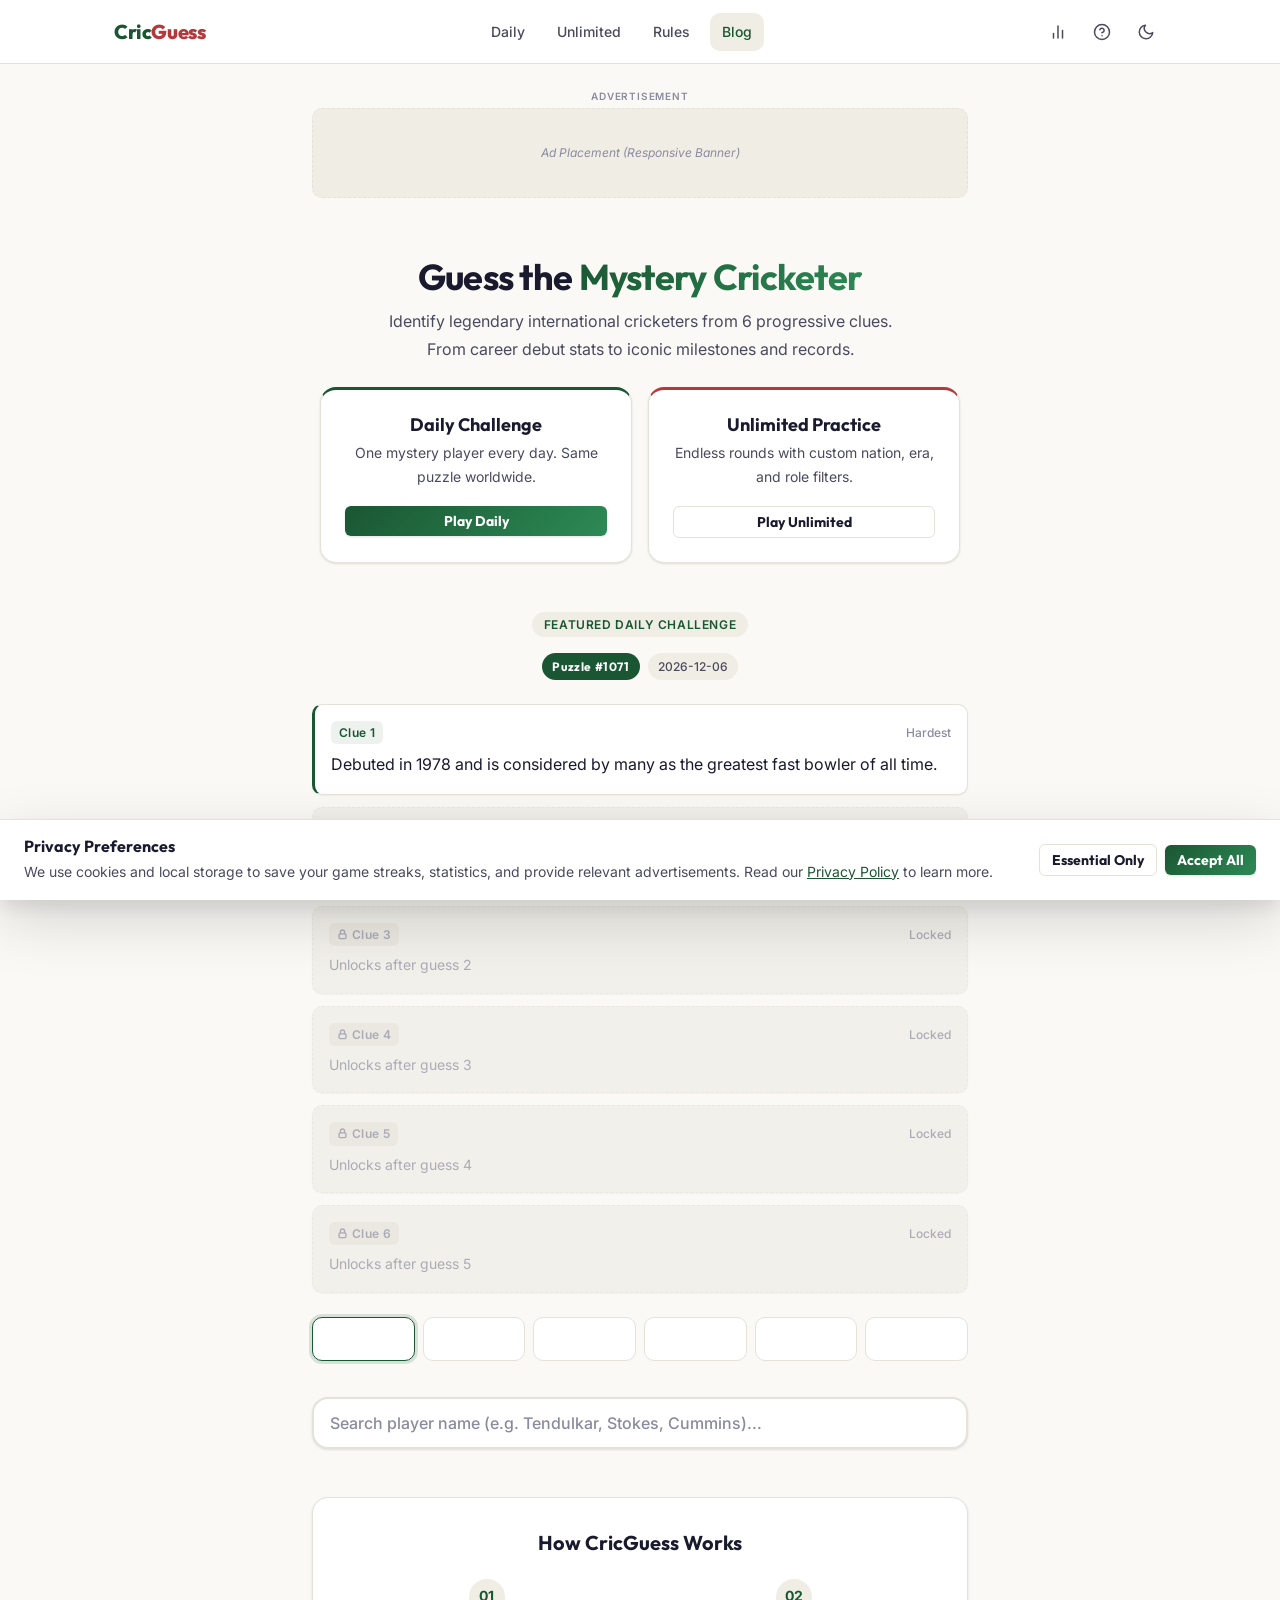
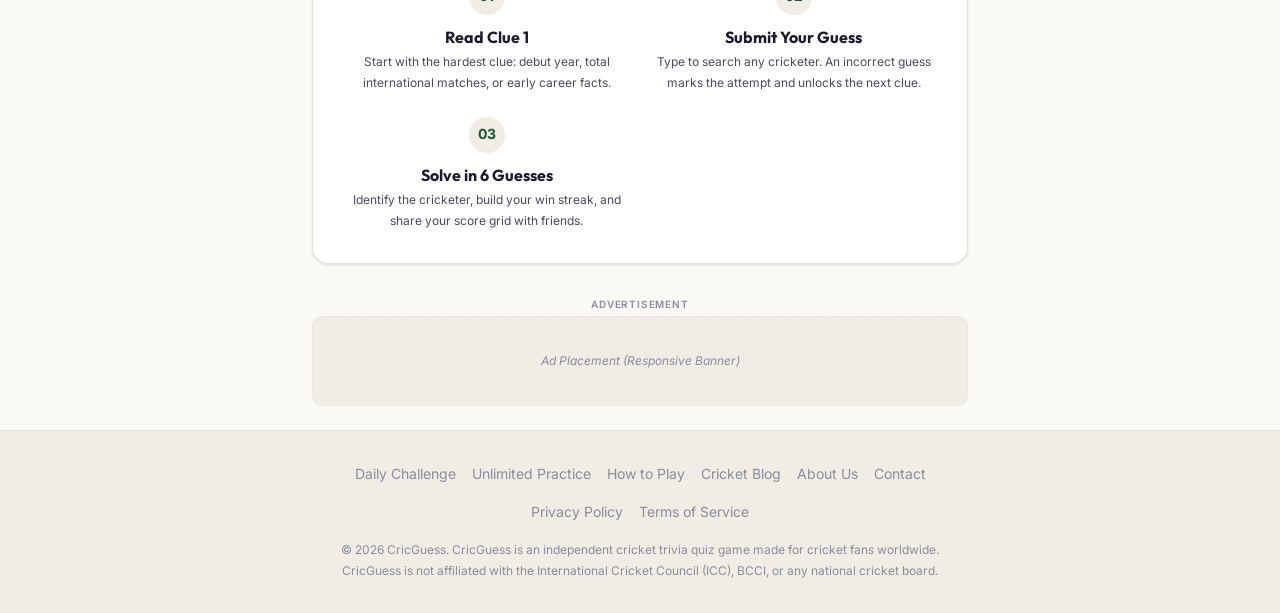
==== commit 9def993c: "feat(responsive): optimize UI for mobile and desktop viewports with responsive navigation" ====
--- a/index.html
+++ b/index.html
@@ -84,6 +84,9 @@
         <button type="button" class="header__icon-btn" data-theme-toggle title="Toggle theme" aria-label="Toggle theme">
           <svg viewBox="0 0 24 24" width="18" height="18" fill="none" stroke="currentColor" stroke-width="2" stroke-linecap="round" stroke-linejoin="round" aria-hidden="true"><path d="M21 12.79A9 9 0 1 1 11.21 3 7 7 0 0 0 21 12.79z"/></svg>
         </button>
+        <button type="button" class="header__icon-btn header__menu-btn" data-action="menu-toggle" title="Open navigation menu" aria-label="Open navigation menu" aria-expanded="false">
+          <svg class="menu-icon-bars" viewBox="0 0 24 24" width="20" height="20" fill="none" stroke="currentColor" stroke-width="2" stroke-linecap="round" stroke-linejoin="round" aria-hidden="true"><line x1="3" y1="12" x2="21" y2="12"/><line x1="3" y1="6" x2="21" y2="6"/><line x1="3" y1="18" x2="21" y2="18"/></svg>
+        </button>
       </div>
     </div>
   </header>
--- a/css/base.css
+++ b/css/base.css
@@ -18,6 +18,7 @@
   -webkit-text-size-adjust: 100%;
   text-size-adjust: 100%;
   scroll-behavior: smooth;
+  overflow-x: hidden;
 }
 
 body {
@@ -25,6 +26,8 @@
   line-height: 1.6;
   -webkit-font-smoothing: antialiased;
   -moz-osx-font-smoothing: grayscale;
+  overflow-x: hidden;
+  position: relative;
 }
 
 img, picture, video, canvas, svg {
--- a/css/layout.css
+++ b/css/layout.css
@@ -118,11 +118,16 @@
   color: var(--color-text-secondary);
   transition: all var(--transition-fast);
   font-size: var(--text-lg);
+  flex-shrink: 0;
 }
 
 .header__icon-btn:hover {
   background: var(--color-bg-alt);
   color: var(--color-text);
+}
+
+.header__menu-btn {
+  display: none;
 }
 
 /* ---------- Game Layout ---------- */
@@ -238,6 +243,138 @@
   line-height: var(--leading-relaxed);
 }
 
+/* ---------- Responsive: Mobile (< 768px) ---------- */
+@media (max-width: 767px) {
+  :root {
+    --header-height: 56px;
+  }
+
+  .header {
+    height: var(--header-height);
+    padding: 0 var(--space-3);
+  }
+
+  .header__brand .header__logo {
+    font-size: 1.15rem;
+  }
+
+  .header__icon-btn {
+    width: 36px;
+    height: 36px;
+  }
+
+  .header__icon-btn svg {
+    width: 17px;
+    height: 17px;
+  }
+
+  .header__menu-btn {
+    display: flex;
+    align-items: center;
+    justify-content: center;
+  }
+
+  /* Slide-down mobile navigation */
+  .header__nav {
+    position: fixed;
+    top: var(--header-height);
+    left: 0;
+    right: 0;
+    background: var(--color-surface);
+    border-bottom: 2px solid var(--color-surface-border);
+    flex-direction: column;
+    align-items: stretch;
+    padding: var(--space-3) var(--space-4);
+    gap: var(--space-1);
+    box-shadow: var(--shadow-xl);
+    transform: translateY(-115%);
+    opacity: 0;
+    pointer-events: none;
+    transition: transform var(--transition-base), opacity var(--transition-base);
+    z-index: var(--z-dropdown);
+  }
+
+  .header__nav.is-open {
+    transform: translateY(0);
+    opacity: 1;
+    pointer-events: auto;
+  }
+
+  .header__nav-link {
+    display: flex;
+    align-items: center;
+    justify-content: space-between;
+    padding: var(--space-3) var(--space-4);
+    font-size: var(--text-base);
+    font-weight: var(--weight-medium);
+    border-radius: var(--radius-md);
+    color: var(--color-text);
+  }
+
+  .header__nav-link:hover,
+  .header__nav-link--active {
+    background: var(--color-bg-alt);
+    color: var(--color-pitch);
+  }
+
+  /* Backdrop overlay for mobile menu */
+  .header__nav-backdrop {
+    position: fixed;
+    inset: 0;
+    top: var(--header-height);
+    background: rgba(15, 25, 35, 0.5);
+    backdrop-filter: blur(2px);
+    -webkit-backdrop-filter: blur(2px);
+    z-index: calc(var(--z-dropdown) - 1);
+    opacity: 0;
+    visibility: hidden;
+    transition: opacity var(--transition-fast), visibility var(--transition-fast);
+  }
+
+  .header__nav-backdrop.is-open {
+    opacity: 1;
+    visibility: visible;
+  }
+}
+
+/* ---------- Responsive: Small Phones (< 480px) ---------- */
+@media (max-width: 480px) {
+  .container {
+    padding: 0 var(--space-3);
+  }
+
+  #hero-title {
+    font-size: 1.85rem !important;
+  }
+
+  .card {
+    padding: var(--space-4);
+    border-radius: var(--radius-md);
+  }
+
+  .content-page {
+    padding: var(--space-4) 0;
+  }
+
+  .content-page h1 {
+    font-size: 1.75rem;
+    margin-bottom: var(--space-4);
+  }
+
+  .content-page h2 {
+    font-size: 1.35rem;
+    margin-top: var(--space-6);
+  }
+
+  .footer {
+    padding: var(--space-6) var(--space-3);
+  }
+
+  .footer__links {
+    gap: var(--space-2) var(--space-4);
+  }
+}
+
 /* ---------- Responsive: Tablet (640px+) ---------- */
 @media (min-width: 640px) {
   .container {
@@ -270,3 +407,11 @@
     grid-template-columns: 1fr 336px;
   }
 }
+
+/* ---------- Pointer / Hover Enhancements ---------- */
+@media (hover: hover) {
+  .card--interactive:hover {
+    box-shadow: var(--shadow-md);
+    transform: translateY(-2px);
+  }
+}
--- a/css/components/modal.css
+++ b/css/components/modal.css
@@ -103,6 +103,7 @@
 
   .modal {
     max-width: 100%;
+    max-height: 88vh;
     border-bottom-left-radius: 0;
     border-bottom-right-radius: 0;
     transform: translateY(100%);
@@ -111,4 +112,18 @@
   .modal-backdrop.is-open .modal {
     transform: translateY(0);
   }
+
+  .modal__header {
+    padding: var(--space-4);
+  }
+
+  .modal__body {
+    padding: var(--space-4);
+    max-height: 68vh;
+  }
+
+  .modal__footer {
+    padding: var(--space-3) var(--space-4);
+  }
 }
+
--- a/css/components/stats-chart.css
+++ b/css/components/stats-chart.css
@@ -95,3 +95,23 @@
 [data-theme="dark"] .stats-chart__bar--highlight {
   background: var(--color-pitch-light);
 }
+
+/* ---------- Responsive: Mobile (< 480px) ---------- */
+@media (max-width: 480px) {
+  .stats-grid {
+    gap: var(--space-2);
+  }
+
+  .stat-box {
+    padding: var(--space-2);
+  }
+
+  .stat-box__value {
+    font-size: var(--text-xl);
+  }
+
+  .stat-box__label {
+    font-size: 10px;
+  }
+}
+
--- a/css/components/clue-card.css
+++ b/css/components/clue-card.css
@@ -92,3 +92,33 @@
   border-left-color: var(--color-stump);
   background: linear-gradient(to right, rgba(212, 160, 84, 0.06), transparent);
 }
+
+/* ---------- Responsive: Mobile (< 640px) ---------- */
+@media (max-width: 639px) {
+  .clues-list {
+    gap: var(--space-2);
+    margin-bottom: var(--space-4);
+  }
+
+  .clue-card {
+    padding: var(--space-3);
+  }
+
+  .clue-card__content {
+    font-size: var(--text-sm);
+    line-height: 1.5;
+  }
+
+  .clue-card--locked {
+    padding: var(--space-2) var(--space-3);
+  }
+
+  .clue-card--locked .clue-card__header {
+    margin-bottom: 0;
+  }
+
+  .clue-card--locked .clue-card__content {
+    display: none;
+  }
+}
+
--- a/css/components/attempt-indicator.css
+++ b/css/components/attempt-indicator.css
@@ -151,3 +151,50 @@
   color: var(--color-text-secondary);
   border-radius: var(--radius-sm);
 }
+
+/* ---------- Responsive: Mobile (< 480px) ---------- */
+@media (max-width: 480px) {
+  .attempts-container {
+    gap: var(--space-2);
+    margin-bottom: var(--space-4);
+  }
+
+  .attempts-grid {
+    gap: 6px;
+  }
+
+  .attempt-box {
+    height: 36px;
+    border-radius: var(--radius-sm);
+  }
+
+  .guess-item {
+    padding: var(--space-2) var(--space-3);
+    font-size: var(--text-xs);
+  }
+
+  .guess-item__name {
+    font-size: var(--text-xs);
+    max-width: 170px;
+    overflow: hidden;
+    text-overflow: ellipsis;
+    white-space: nowrap;
+  }
+
+  .guess-item__tags {
+    gap: 4px;
+  }
+
+  .guess-item__tag {
+    font-size: 10px;
+    padding: 1px 5px;
+  }
+}
+
+/* ---------- Responsive: Desktop (640px+) ---------- */
+@media (min-width: 640px) {
+  .attempt-box {
+    height: 44px;
+  }
+}
+
--- a/css/components/autocomplete.css
+++ b/css/components/autocomplete.css
@@ -135,3 +135,35 @@
   color: var(--color-text-muted);
   font-size: var(--text-sm);
 }
+
+/* ---------- Responsive: Mobile (< 640px) ---------- */
+@media (max-width: 639px) {
+  .autocomplete__input {
+    height: 48px;
+    font-size: 16px; /* Prevents iOS auto-zoom */
+    padding: 0 var(--space-10) 0 var(--space-3);
+  }
+
+  .autocomplete__clear-btn {
+    width: 32px;
+    height: 32px;
+  }
+
+  .autocomplete__dropdown {
+    max-height: 220px;
+  }
+
+  .autocomplete__item {
+    min-height: 44px;
+    padding: var(--space-2) var(--space-3);
+  }
+
+  .autocomplete__item-name {
+    font-size: var(--text-sm);
+  }
+
+  .autocomplete__item-meta {
+    font-size: 11px;
+  }
+}
+
--- a/css/modes/unlimited.css
+++ b/css/modes/unlimited.css
@@ -62,3 +62,26 @@
   justify-content: center;
   margin-top: var(--space-4);
 }
+
+/* ---------- Responsive: Mobile (< 640px) ---------- */
+@media (max-width: 639px) {
+  .mode-unlimited .mode-header {
+    gap: var(--space-2);
+    margin-bottom: var(--space-4);
+  }
+
+  .mode-unlimited .filter-bar {
+    display: grid;
+    grid-template-columns: repeat(2, 1fr);
+    gap: var(--space-2);
+    width: 100%;
+  }
+
+  .mode-unlimited .filter-select {
+    width: 100%;
+    min-height: 42px;
+    font-size: var(--text-xs);
+    padding: var(--space-2) var(--space-3);
+  }
+}
+
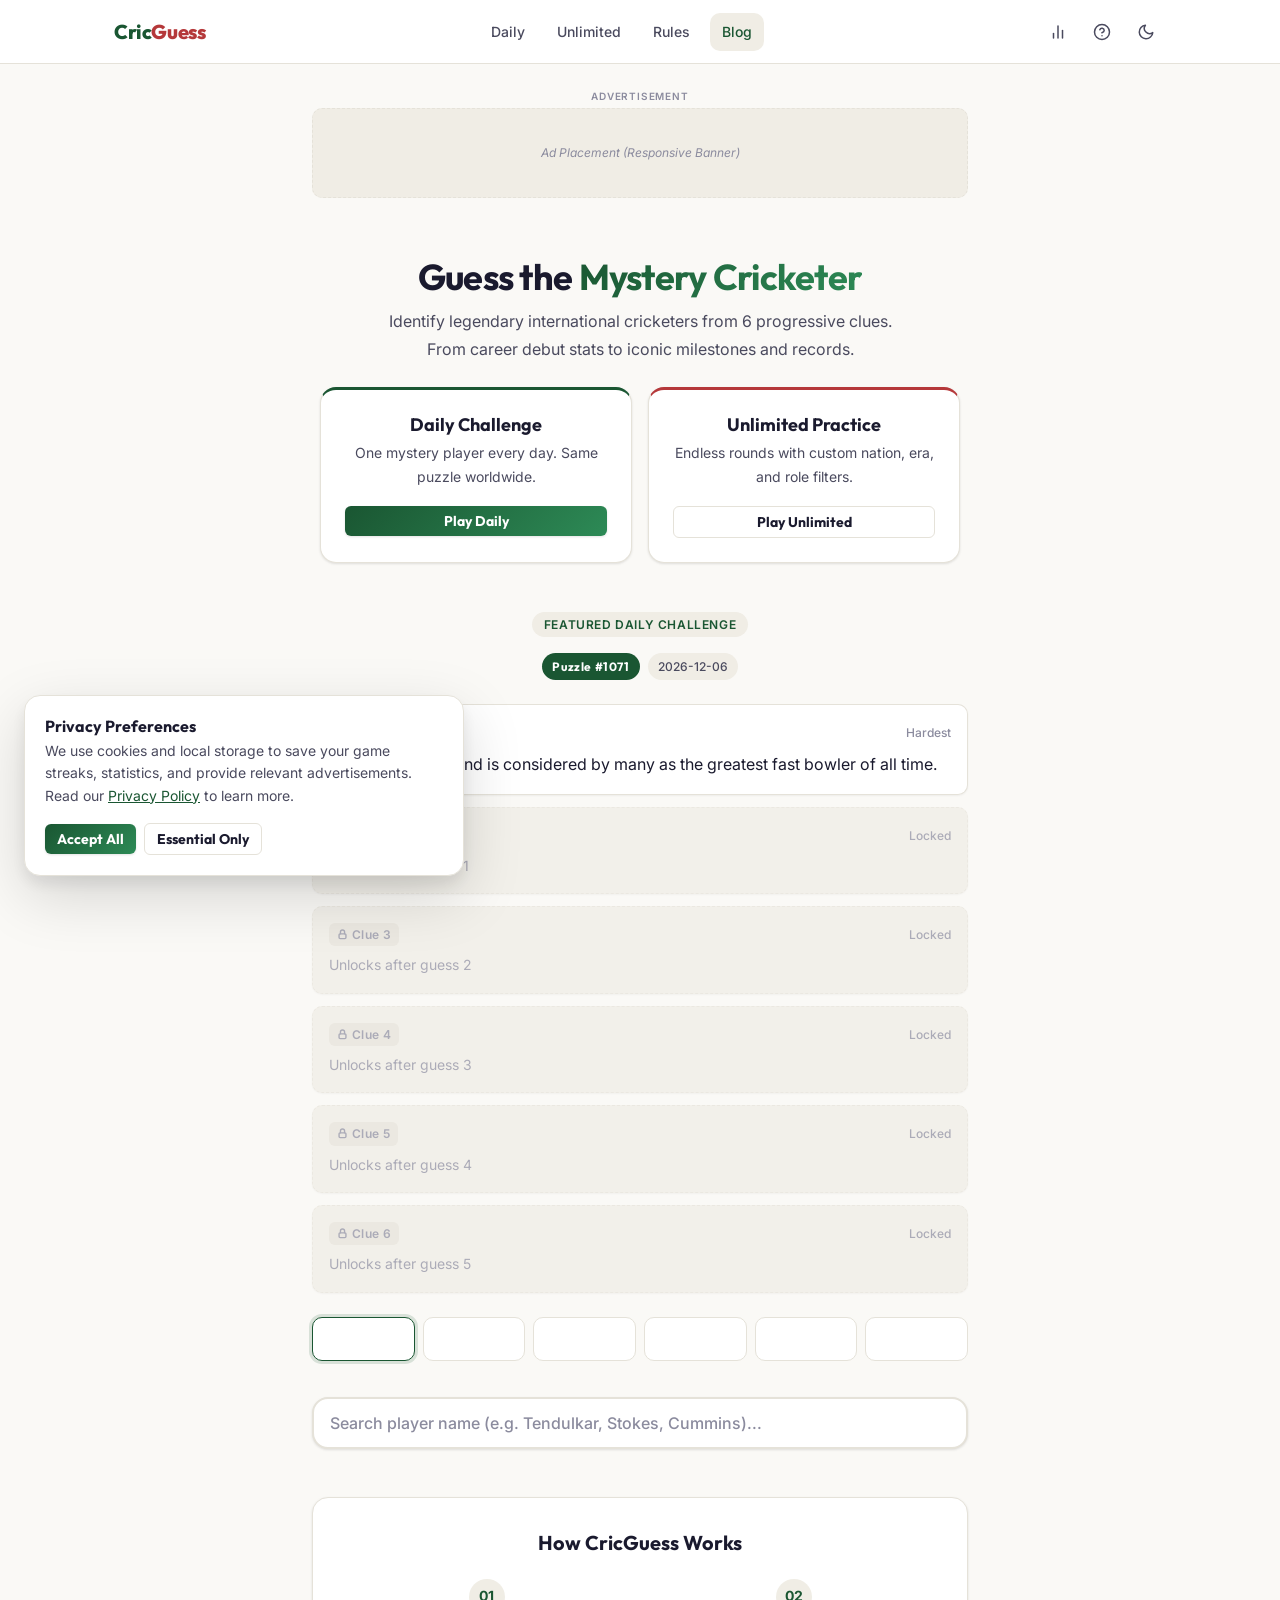
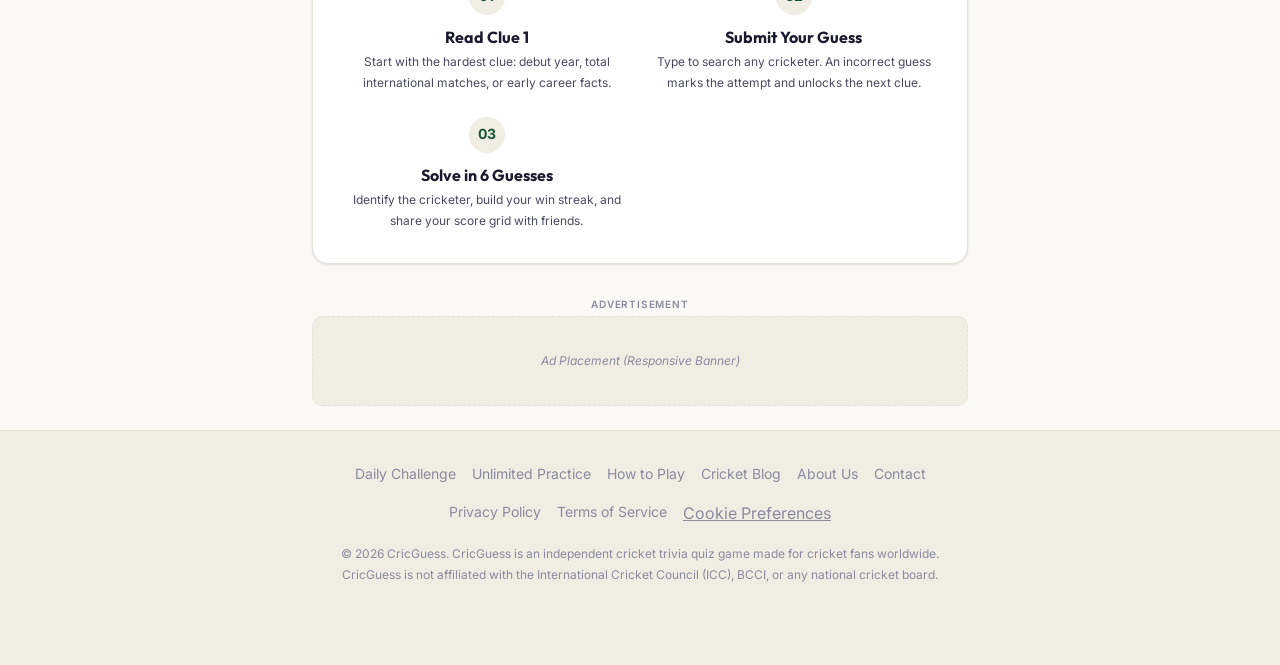
==== commit fe1b8725: "fix(ui): dock cookie banner and buttons to bottom-left to avoid Netlify badge collision" ====
--- a/index.html
+++ b/index.html
@@ -190,6 +190,7 @@
         <a href="./contact.html" class="footer__link">Contact</a>
         <a href="./privacy-policy.html" class="footer__link">Privacy Policy</a>
         <a href="./terms.html" class="footer__link">Terms of Service</a>
+        <button type="button" class="footer__link" data-action="reset-cookies" style="background: none; border: none; cursor: pointer; text-decoration: underline; font: inherit; padding: 0;">Cookie Preferences</button>
       </nav>
 
       <p class="footer__disclaimer">
--- a/css/layout.css
+++ b/css/layout.css
@@ -29,7 +29,7 @@
 .page__footer {
   background: var(--color-bg-alt);
   border-top: 1px solid var(--color-surface-border);
-  padding: var(--space-8) var(--space-4);
+  padding: var(--space-8) var(--space-4) calc(var(--space-8) + 48px);
   margin-top: auto;
 }
 
--- a/css/components/cookie-consent.css
+++ b/css/components/cookie-consent.css
@@ -1,5 +1,6 @@
 /* ============================================================
-   cookie-consent.css — GDPR & AdSense compliance consent banner
+   cookie-consent.css — GDPR & AdSense compliance consent banner.
+   Docked to the bottom-left to avoid Netlify badge in bottom-right corner.
    ============================================================ */
 
 .cookie-banner {
@@ -11,11 +12,13 @@
   background: var(--color-surface);
   border-top: 1px solid var(--color-surface-border);
   box-shadow: var(--shadow-xl);
-  padding: var(--space-4) var(--space-6);
+  padding: var(--space-4);
+  /* Generous right padding on mobile so Netlify bottom-right badge never obstructs controls */
+  padding-right: 90px;
   display: flex;
   flex-direction: column;
   gap: var(--space-3);
-  transform: translateY(100%);
+  transform: translateY(120%);
   transition: transform var(--transition-slow);
 }
 
@@ -39,6 +42,7 @@
 .cookie-banner__text {
   font-size: var(--text-sm);
   color: var(--color-text-secondary);
+  line-height: var(--leading-normal);
 }
 
 .cookie-banner__text a {
@@ -50,17 +54,26 @@
   display: flex;
   align-items: center;
   gap: var(--space-2);
-  justify-content: flex-end;
+  /* Align buttons to the LEFT side so they are far from the bottom-right corner */
+  justify-content: flex-start;
+  flex-wrap: wrap;
 }
 
+/* Desktop & Tablet: floating card docked on the bottom-left */
 @media (min-width: 640px) {
   .cookie-banner {
-    flex-direction: row;
-    align-items: center;
-    justify-content: space-between;
+    bottom: var(--space-6);
+    left: var(--space-6);
+    right: auto;
+    width: calc(100% - var(--space-12));
+    max-width: 440px;
+    padding: var(--space-5);
+    border: 1px solid var(--color-surface-border);
+    border-radius: var(--radius-lg);
   }
 
   .cookie-banner__actions {
-    flex-shrink: 0;
+    margin-top: var(--space-1);
   }
 }
+
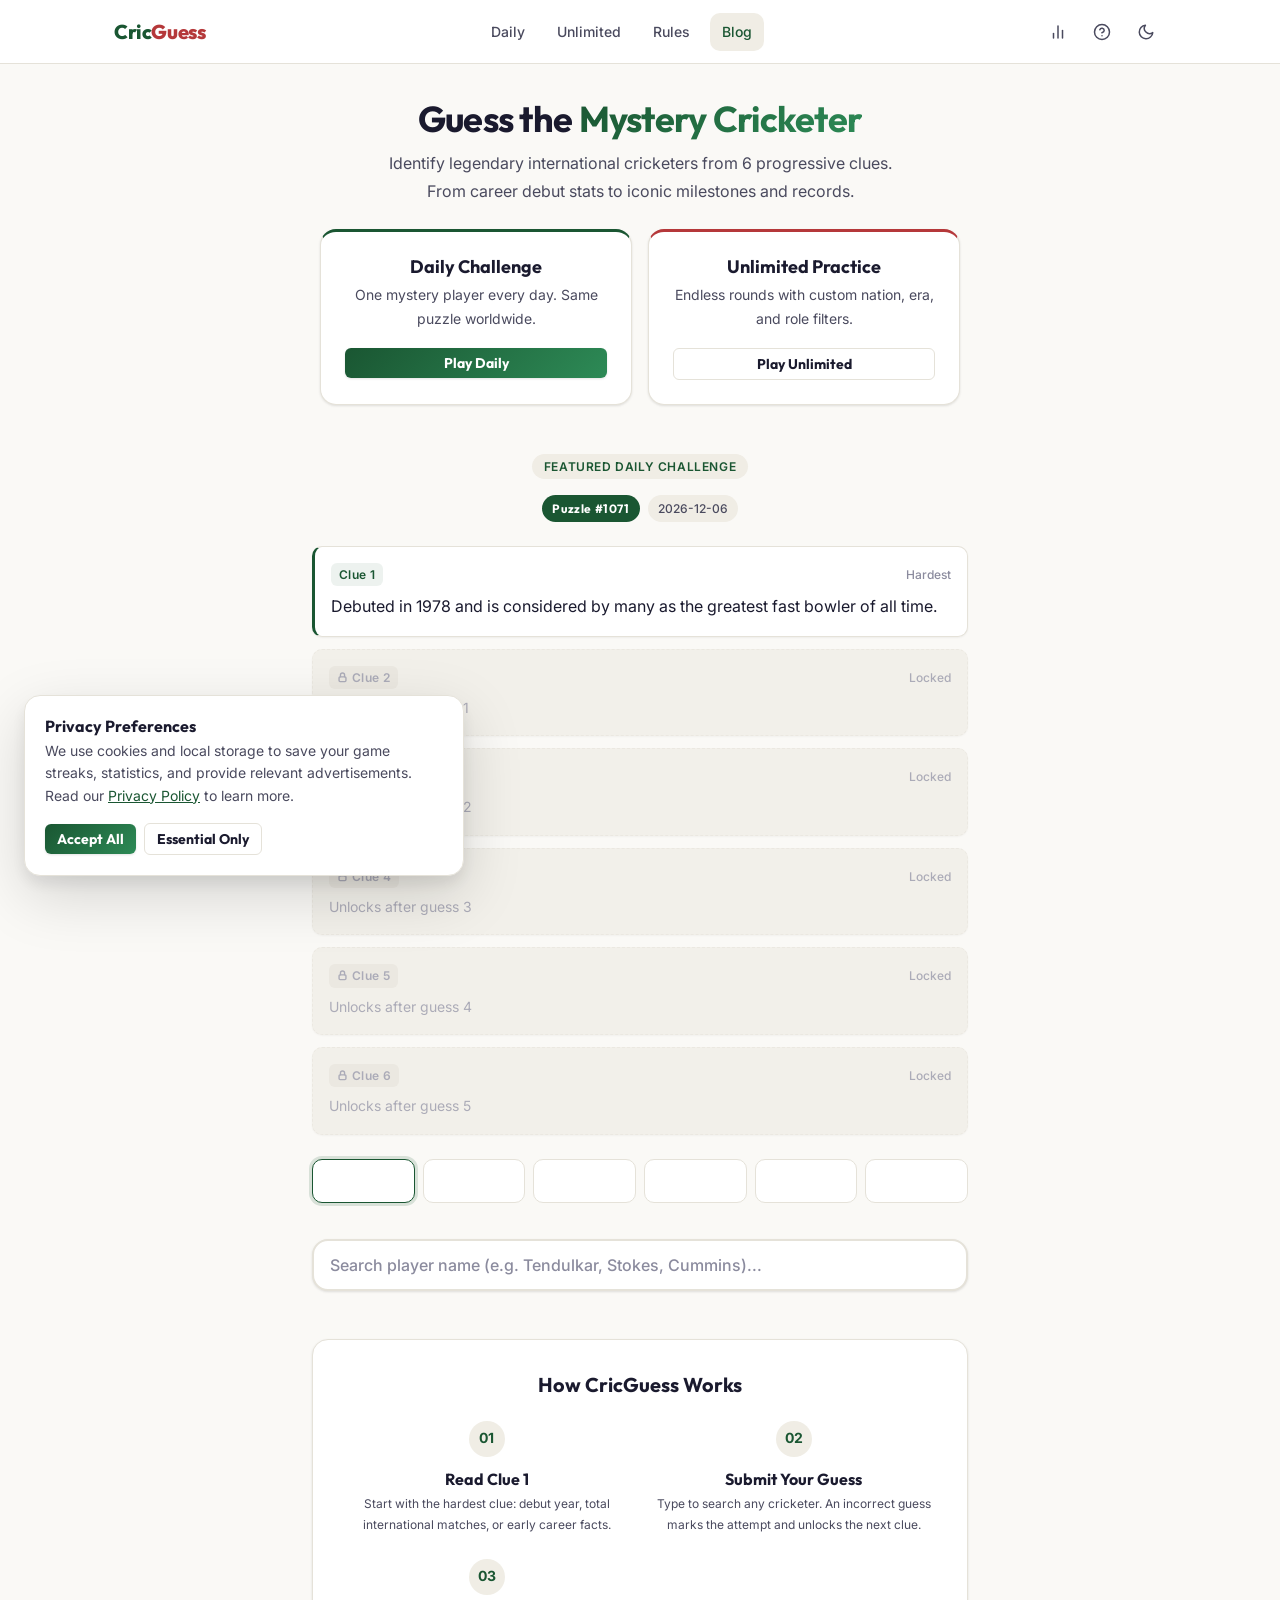
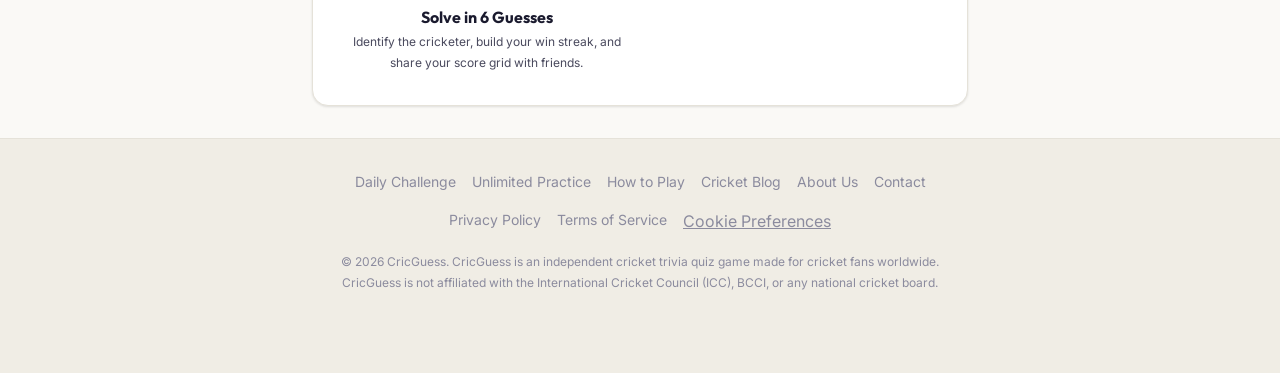
==== commit 760c1433: "feat(ads): integrate Google AdSense ca-pub-2824402019208557 and remove dummy banner placeholders" ====
--- a/index.html
+++ b/index.html
@@ -38,9 +38,12 @@
   <link rel="stylesheet" href="./css/components/progress-bar.css">
   <link rel="stylesheet" href="./css/components/autocomplete.css">
   <link rel="stylesheet" href="./css/components/cookie-consent.css">
-  <link rel="stylesheet" href="./css/components/ad-slot.css">
   <link rel="stylesheet" href="./css/modes/daily.css">
   <link rel="stylesheet" href="./css/modes/unlimited.css">
+
+  <!-- Google AdSense -->
+  <script async src="https://pagead2.googlesyndication.com/pagead/js/adsbygoogle.js?client=ca-pub-2824402019208557"
+     crossorigin="anonymous"></script>
 
   <!-- Structured Data -->
   <script type="application/ld+json">
@@ -95,13 +98,7 @@
   <main class="page__main" id="main-content">
     <div class="container">
 
-      <!-- Top Ad Slot -->
-      <aside class="ad-slot ad-slot--banner" aria-label="Advertisement">
-        <span class="ad-slot__label">Advertisement</span>
-        <div class="ad-slot__wrapper" id="home-ad-top">
-          <div class="ad-slot__placeholder">Ad Placement (Responsive Banner)</div>
-        </div>
-      </aside>
+
 
       <!-- Hero Section -->
       <section style="text-align: center; padding: var(--space-8) 0 var(--space-4);" aria-labelledby="hero-title">
@@ -167,13 +164,7 @@
         </div>
       </section>
 
-      <!-- Bottom Ad Slot -->
-      <aside class="ad-slot ad-slot--banner" aria-label="Advertisement">
-        <span class="ad-slot__label">Advertisement</span>
-        <div class="ad-slot__wrapper" id="home-ad-bottom">
-          <div class="ad-slot__placeholder">Ad Placement (Responsive Banner)</div>
-        </div>
-      </aside>
+
 
     </div>
   </main>
